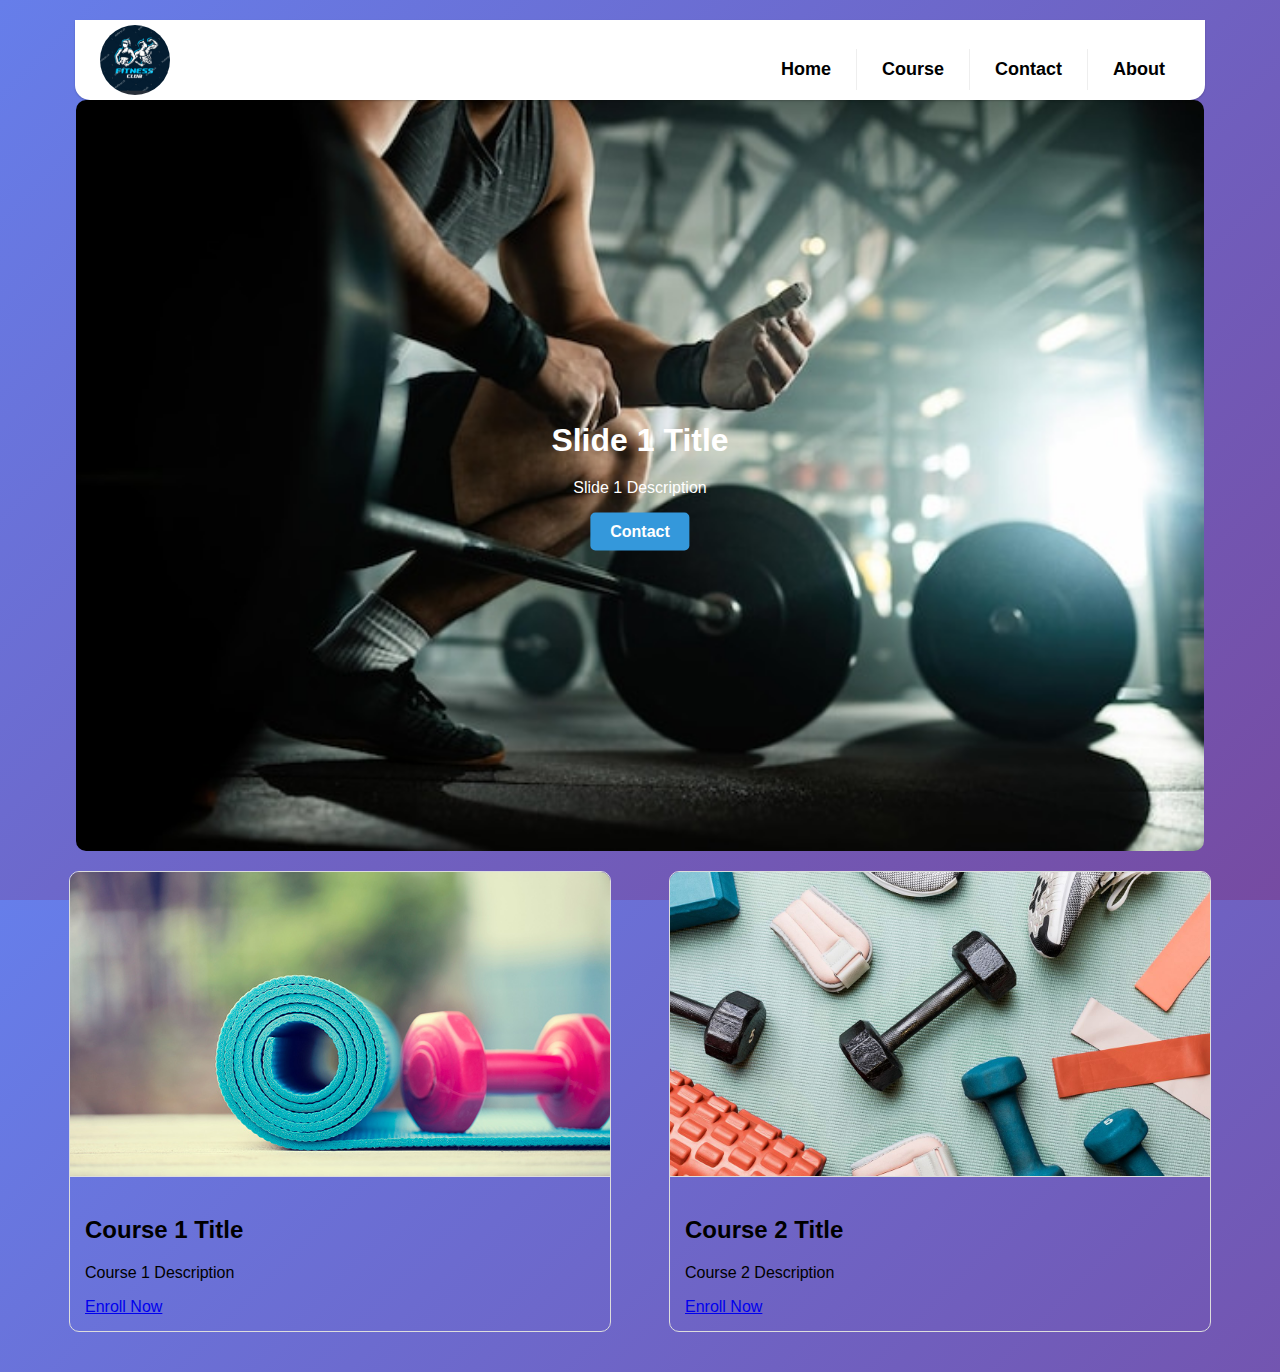
==== new project/HTML/about.html @ cbfd0d9d "add" ====
<!DOCTYPE html>
<html lang="en">
<head>
    <meta charset="UTF-8">
    <meta name="viewport" content="width=device-width, initial-scale=1.0">
    <title>Fitness </title>
    <link rel="stylesheet" href="../CSS/index.css">

</head>
<body>
    <div class="container">
        <header>
            <div class="nav-wrapper">
                <div class="logo-container">
                    <img class="logo" src="../images/logo.jpg" alt="Logo">
                </div>
                <nav>
                    <input class="hidden" type="checkbox" id="menuToggle">
                    <label class="menu-btn" for="menuToggle">
                        <div class="menu"></div>
                        <div class="menu"></div>
                        <div class="menu"></div>
                    </label>
                    <div class="nav-container">
                        <ul class="nav-tabs">
                            <li class="nav-tab"><a href="./index.html">Home</a></li>
                            <li class="nav-tab"><a href="./course.html">Course</a></li>
                            <li class="nav-tab"><a href="./contact.html">Contact</a></li>
                            <li class="nav-tab"><a href="./about.html">About</a></li>
                        </ul>
                    </div>
                    
                </nav>
               
            </div>
            <div class="slideshow">
                <div class="slides">
                   
                    <div class="slide">
                        <img src="../images/img4.jpg" alt="Slide 1">
                        <div class="overlay">
                            <h1>Slide 1 Title</h1>
                            <p>Slide 1 Description</p>
                            <a href="#" class="button">Contact</a>
                        </div>
                    </div>
                   
                </div>
            </div>
        </header>

        <div class="courses">
            
            <div class="course">
                <img src="../images/img1.jpg" alt="Course 1">
                <div class="course-content">
                    <h2>Course 1 Title</h2>
                    <p>Course 1 Description</p>
                    <a href="#" class="button">Enroll Now</a>
                </div>
            </div>
    
            <!-- Course 2 -->
            <div class="course">
                <img src="../images/img2.jpg" alt="Course 2">
                <div class="course-content">
                    <h2>Course 2 Title</h2>
                    <p>Course 2 Description</p>
                    <a href="#" class="button">Enroll Now</a>
                </div>
            </div>
        </div>
    </div>

</body>
</html>
---- new project/CSS/index.css ----
.container {
    max-width: 1200px; /* Adjust the maximum width as needed */
    margin: 0 auto;    /* Center the container horizontally */
    padding: 20px;     /* Add padding inside the container */
}


html,
body {
	margin: 0;
	height: 100vh;
	width: 100vw;
}

body {
	font-family: "Roboto", sans-serif;
	background-image: linear-gradient(135deg, #667eea 0%, #764ba2 100%);
}

h1 {
	margin: 20px 0;
	color: #fff;
}

.center {
	text-align: center;
}

.nav-wrapper {
	display: flex;
	position: relative;
	flex-direction: row;
	flex-wrap: nowrap;
	align-items: center;
	justify-content: space-between;
	margin: auto;
	width: 90%;
	height: 80px;
	border-radius: 0 0 15px 15px;
	padding: 0 25px;
	z-index: 2;
	background: #fff;
	box-shadow: 0 1px 2px rgba(0, 0, 0, 0.2);
}
.logo-container {
    display: flex;
    justify-content: center;
    align-items: center;
}

.logo {
    height: 70px;
    width: 70px;  /* Set the width to match the height for a perfect circle */
    border-radius: 50%;  /* Make the logo circular by setting border-radius to 50% */
    overflow: hidden;    /* Ensure that the content is clipped to the border-radius */
}


.nav-tabs {
	display: flex;
	font-weight: 600;
	font-size: 18px;
	list-style: none;
  
    margin: 0;
    padding: 0;
}

.nav-tab:not(:last-child) {
	padding: 10px 25px;
	margin: 0;
	border-right: 1px solid #eee;
}

.nav-tab:last-child {
	padding: 10px 0 0 25px;
}

.nav-tab,
.menu-btn {
	cursor: pointer;
    margin-right: 15px;
    text-decoration: none;
}


.nav-tab a {
    text-decoration: none;  /* Remove underline from links */
    color: inherit;         /* Inherit color from the parent */
}


.hidden {
	display: none;
}

@media screen and (max-width: 800px) {
	.nav-container {
		position: fixed;
		display: none;
		overflow-y: auto;
		z-index: -1;
		top: 0;
		right: 0;
		width: 280px;
		height: 100%;
		background: #fff;
		box-shadow: -1px 0 2px rgba(0, 0, 0, 0.2);
	}

	.nav-tabs {
		flex-direction: column;
		align-items: flex-end;
		margin-top: 80px;
		width: 100%;
	}

	.nav-tab:not(:last-child) {
		padding: 20px 25px;
		margin: 0;
		border-right: unset;
		border-bottom: 1px solid #f5f5f5;
	}

	.nav-tab:last-child {
		padding: 15px 25px;
	}

	.menu-btn {
		position: relative;
		display: block;
		margin: 0;
		width: 20px;
		height: 15px;
		cursor: pointer;
		z-index: 2;
		padding: 10px;
		border-radius: 10px;
	}

	.menu-btn .menu {
		display: block;
		width: 100%;
		height: 2px;
		border-radius: 2px;
		background: #111;
	}

	.menu-btn .menu:nth-child(2) {
		margin-top: 4px;
		opacity: 1;
	}

	.menu-btn .menu:nth-child(3) {
		margin-top: 4px;
	}

	#menuToggle:checked + .menu-btn .menu {
		transition: transform 0.2s ease;
	}

	#menuToggle:checked + .menu-btn .menu:nth-child(1) {
		transform: translate3d(0, 6px, 0) rotate(45deg);
	}

	#menuToggle:checked + .menu-btn .menu:nth-child(2) {
		transform: rotate(-45deg) translate3d(-5.71429px, -6px, 0);
		opacity: 0;
	}

	#menuToggle:checked + .menu-btn .menu:nth-child(3) {
		transform: translate3d(0, -6px, 0) rotate(-45deg);
	}

	#menuToggle:checked ~ .nav-container {
		z-index: 1;
		display: flex;
		animation: menu-slide-left 0.3s ease;
	}
	@keyframes menu-slide-left {
		0% {
			transform: translateX(200px);
		}
		to {
			transform: translateX(0);
		}
	}
}

/* slid show */
.slideshow {
    position: relative;
    width: 100%;
    max-width: 100%;
    overflow: hidden;
    
    
}

.slides {
    display: flex;
    transition: transform 0.5s ease-in-out;
}

.slide {
    min-width: 100%;
    position: relative;
    display: flex;
    justify-content: center;
    align-items: center;

}

.slide img {
    width: 94%;
    height: auto;
    border-radius: 10px; 
}

.overlay {
    position: absolute;
    top: 50%;
    left: 50%;
    transform: translate(-50%, -50%);
    text-align: center;
    color: #fff; /* Text color */
}

.overlay h1 {
    margin-bottom: 20px;
    font-size: 2em;
}

.overlay a {
    display: inline-block;
    padding: 10px 20px;
    background-color: #3498db; /* Button background color */
    color: #fff; /* Button text color */
    text-decoration: none;
    font-weight: bold;
    border-radius: 5px;
}

/* end slid show */

/* courses*/



.courses {
    display: flex;
    justify-content: space-around;
    margin-top: 20px;
}

.course {
    width: 45%;
    border: 1px solid #ddd;
    border-radius: 10px;
    overflow: hidden;
    margin-bottom: 20px;
}

.course img {
    width: 100%;
    height: auto;
    border-bottom: 1px solid #ddd;
}

.course-content {
    padding: 15px;
}
/* end courses */
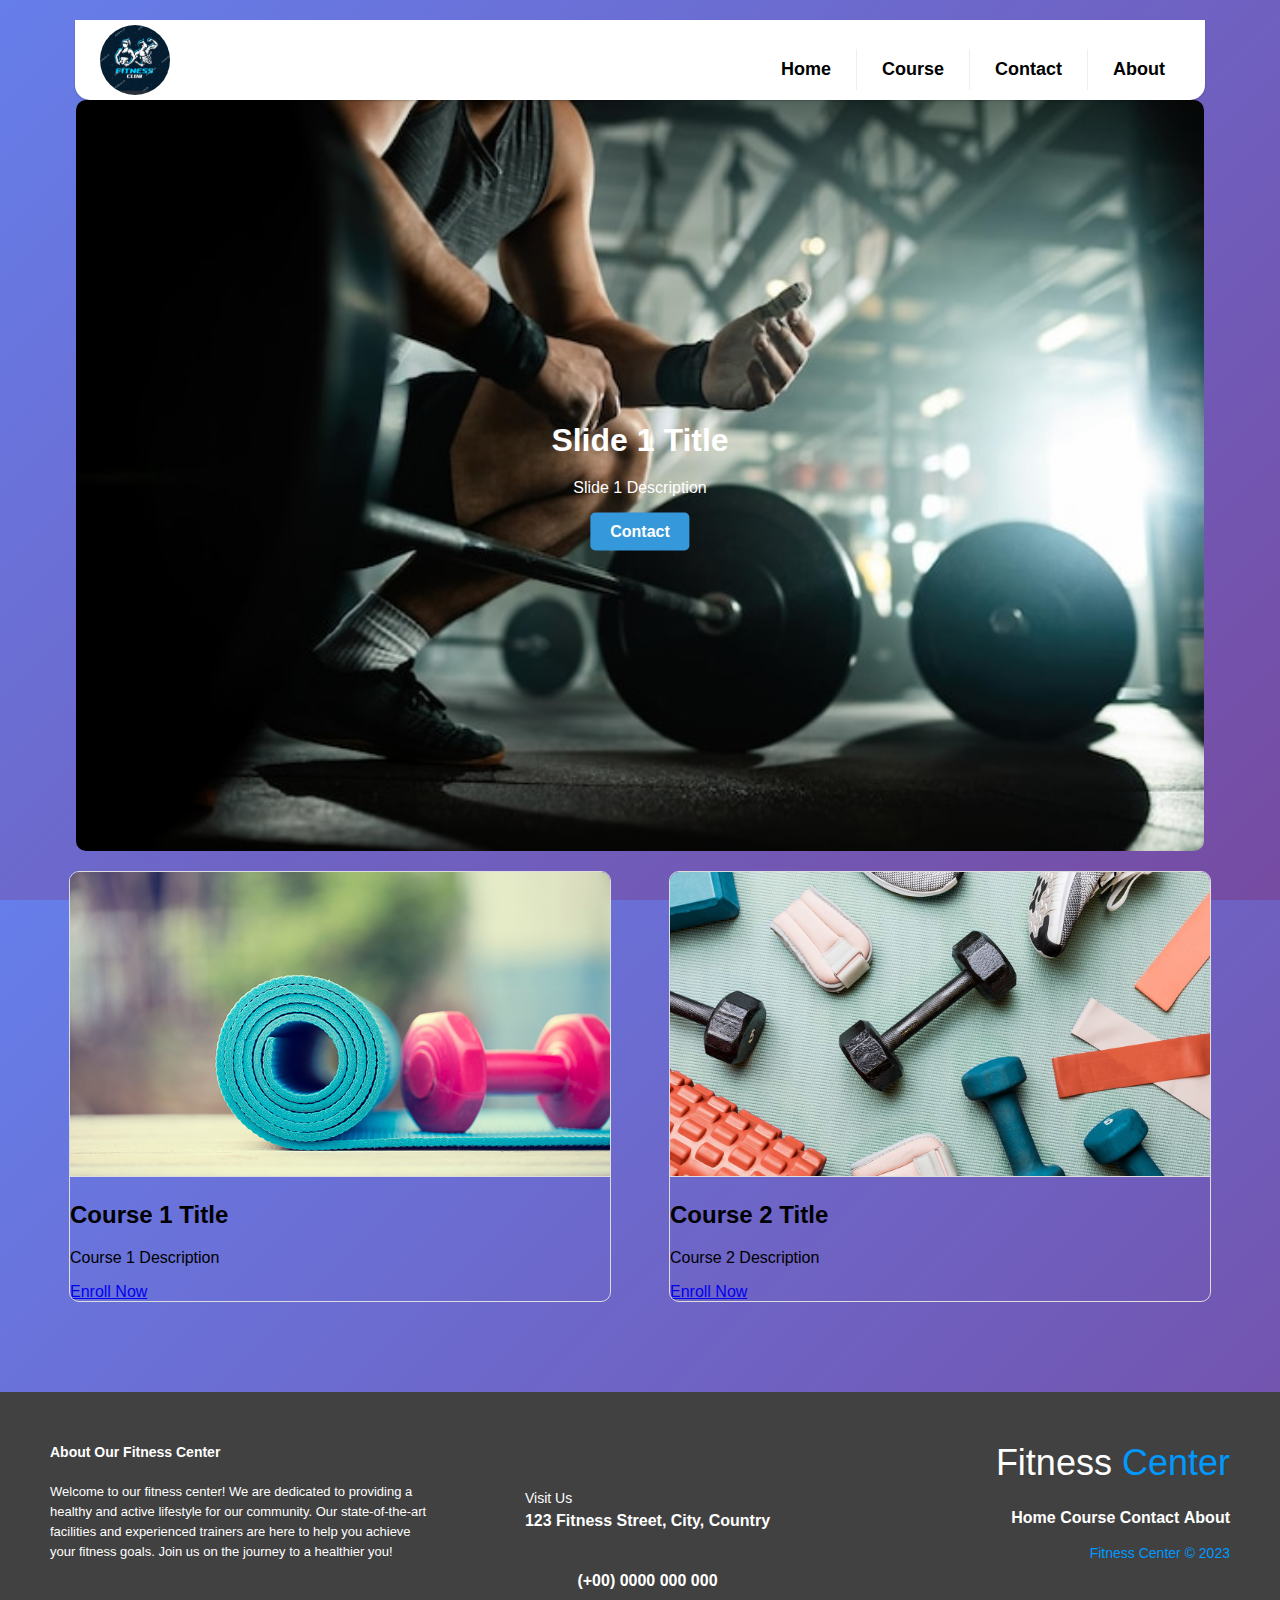
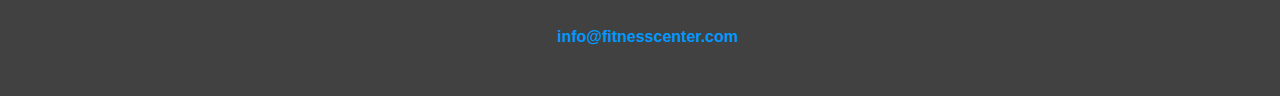
==== commit 8cb1690f: "add" ====
--- a/new project/HTML/about.html
+++ b/new project/HTML/about.html
@@ -5,6 +5,7 @@
     <meta name="viewport" content="width=device-width, initial-scale=1.0">
     <title>Fitness </title>
     <link rel="stylesheet" href="../CSS/index.css">
+    <link rel="stylesheet" href="../CSS/about.css">
 
 </head>
 <body>
@@ -72,5 +73,52 @@
         </div>
     </div>
 
+
+
+
+
+
+
+
+    
+    <footer class="footer">
+        <div class="footer-left col-md-4 col-sm-6">
+            <p class="about">
+                <span>About Our Fitness Center</span> Welcome to our fitness center! We are dedicated to providing a healthy and active lifestyle for our community. Our state-of-the-art facilities and experienced trainers are here to help you achieve your fitness goals. Join us on the journey to a healthier you!
+            </p>
+            <!-- <div class="icons">
+                <a href="#"><i class="fa fa-facebook"></i></a>
+                <a href="#"><i class="fa fa-twitter"></i></a>
+                <a href="#"><i class="fa fa-linkedin"></i></a>
+                <a href="#"><i class="fa fa-google-plus"></i></a>
+                <a href="#"><i class="fa fa-instagram"></i></a>
+            </div> -->
+        </div>
+        <div class="footer-center col-md-4 col-sm-6">
+            <div>
+                <i class="fa fa-map-marker"></i>
+                <p><span>Visit Us</span> 123 Fitness Street, City, Country</p>
+            </div>
+            <div>
+                <i class="fa fa-phone"></i>
+                <p> (+00) 0000 000 000</p>
+            </div>
+            <div>
+                <i class="fa fa-envelope"></i>
+                <p><a href="#"> info@fitnesscenter.com</a></p>
+            </div>
+        </div>
+        <div class="footer-right col-md-4 col-sm-6">
+            <h2> Fitness<span> Center</span></h2>
+            <p class="menu">
+               
+                <a href="./index.html">Home</a>
+                <a href="./course.html">Course</a>
+                <a href="./contact.html">Contact</a>
+                <a href="./about.html">About</a>
+            </p>
+            <p class="name"> Fitness Center &copy; 2023</p>
+        </div>
+    </footer>
 </body>
 </html>--- a/new project/CSS/index.css
+++ b/new project/CSS/index.css
@@ -1,15 +1,14 @@
 .container {
-    max-width: 1200px; /* Adjust the maximum width as needed */
-    margin: 0 auto;    /* Center the container horizontally */
-    padding: 20px;     /* Add padding inside the container */
-}
-
-
-html,
+    max-width: 1200px; 
+    margin: 0 auto;   
+    padding: 20px;   
+}
+
+
 body {
 	margin: 0;
 	height: 100vh;
-	width: 100vw;
+	/* width: 100vw; */
 }
 
 body {
@@ -246,7 +245,6 @@
 /* courses*/
 
 
-
 .courses {
     display: flex;
     justify-content: space-around;
@@ -254,6 +252,7 @@
 }
 
 .course {
+    position: relative;
     width: 45%;
     border: 1px solid #ddd;
     border-radius: 10px;
@@ -267,7 +266,204 @@
     border-bottom: 1px solid #ddd;
 }
 
-.course-content {
-    padding: 15px;
-}
-/* end courses */+.image-overlay {
+    position: absolute;
+    top: 0;
+    left: 0;
+    width: 100%;
+    height: 100%;
+    display: flex;
+    flex-direction: column;
+    justify-content: center;
+    align-items: center;
+    text-align: center;
+    color: #fff; /* Overlay text color */
+    background: rgba(0, 0, 0, 0.5); /* Adjust the overlay color and opacity */
+    opacity: 0;
+    transition: opacity 0.3s ease; /* Add a transition effect for smooth visibility */
+}
+
+.course:hover .image-overlay {
+    opacity: 1;
+}
+
+.image-overlay h2,
+.image-overlay p,
+.image-overlay a {
+    margin: 0;
+}
+
+.image-overlay a.button {
+    display: inline-block;
+    padding: 10px 20px;
+    background-color: #0099ff;
+    color: #fff;
+    text-decoration: none;
+    border-radius: 5px;
+}
+
+/* end courses */
+
+
+
+/* footer */
+.footer {
+    display: flex; /* Add Flexbox */
+    background-color: #414141;
+    text-align: left;
+    font-family: sans-serif;
+    font-weight: bold;
+    font-size: 16px;
+    padding: 50px;
+    margin-top: 50px;
+}
+
+.footer .footer-left,
+.footer .footer-center,
+.footer .footer-right {
+    flex: 1; /* Equal width for the three sections */
+}
+
+/* footer left*/
+.footer .footer-left {
+    padding-right: 15px;
+}
+
+.footer .about {
+    line-height: 20px;
+    color: #ffffff;
+    font-size: 13px;
+    font-weight: normal;
+    margin: 0;
+}
+
+.footer .about span {
+    display: block;
+    color: #ffffff;
+    font-size: 14px;
+    font-weight: bold;
+    margin-bottom: 20px;
+}
+
+.footer .icons {
+    margin-top: 25px;
+}
+
+.footer .icons a {
+    display: inline-block;
+    width: 35px;
+    height: 35px;
+    cursor: pointer;
+    background-color: #33383b;
+    border-radius: 2px;
+    font-size: 20px;
+    color: #ffffff;
+    text-align: center;
+    line-height: 35px;
+    margin-right: 3px;
+    margin-bottom: 5px;
+}
+
+/* footer center*/
+.footer .footer-center {
+    display: flex;
+    flex-direction: column;
+    align-items: center;
+}
+
+.footer .footer-center i {
+    background-color: #33383b;
+    color: #ffffff;
+    font-size: 25px;
+    width: 38px;
+    height: 38px;
+    border-radius: 50%;
+    text-align: center;
+    line-height: 42px;
+    margin: 10px 15px;
+    vertical-align: middle;
+}
+
+.footer .footer-center i.fa-envelope {
+    font-size: 17px;
+    line-height: 38px;
+}
+
+.footer .footer-center p {
+    color: #ffffff;
+    margin: 0;
+}
+
+.footer .footer-center p span {
+    display: block;
+    font-weight: normal;
+    font-size: 14px;
+    line-height: 2;
+}
+
+.footer .footer-center p a {
+    color: #0099ff;
+    text-decoration: none;
+}
+
+/* footer right*/
+.footer .footer-right {
+    display: flex;
+    flex-direction: column;
+    align-items: flex-end;
+}
+
+.footer h2 {
+    color: #ffffff;
+    font-size: 36px;
+    font-weight: normal;
+    margin: 0;
+}
+
+.footer h2 span {
+    color: #0099ff;
+}
+
+.footer .menu {
+    color: #ffffff;
+    margin: 20px 0 12px;
+    padding: 0;
+}
+
+.footer .menu a {
+    display: inline-block;
+    line-height: 1.8;
+    text-decoration: none;
+    color: inherit;
+}
+
+.footer .menu a:hover {
+    color: #0099ff;
+}
+
+.footer .name {
+    color: #0099ff;
+    font-size: 14px;
+    font-weight: normal;
+    margin: 0;
+}
+
+@media (max-width: 767px) {
+    .footer {
+        flex-direction: column;
+        font-size: 14px;
+    }
+
+    .footer .footer-left,
+    .footer .footer-center,
+    .footer .footer-right {
+        width: 100%;
+        margin-bottom: 40px;
+        text-align: center;
+        align-items: center;
+    }
+
+    .footer .footer-center i {
+        margin-left: 0;
+    }
+}
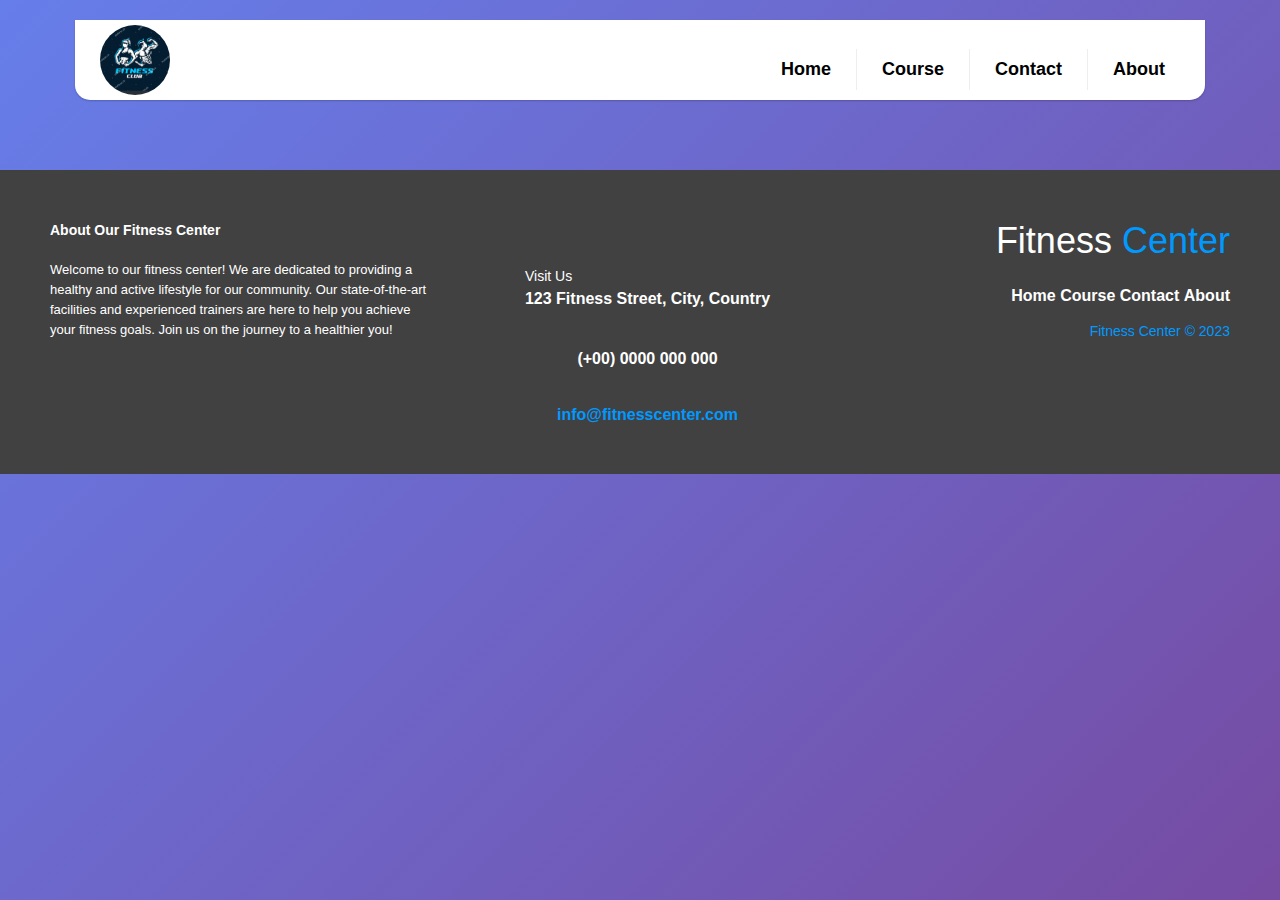
==== commit a8d08868: "add" ====
--- a/new project/HTML/about.html
+++ b/new project/HTML/about.html
@@ -34,43 +34,10 @@
                 </nav>
                
             </div>
-            <div class="slideshow">
-                <div class="slides">
-                   
-                    <div class="slide">
-                        <img src="../images/img4.jpg" alt="Slide 1">
-                        <div class="overlay">
-                            <h1>Slide 1 Title</h1>
-                            <p>Slide 1 Description</p>
-                            <a href="#" class="button">Contact</a>
-                        </div>
-                    </div>
-                   
-                </div>
-            </div>
+           
         </header>
 
-        <div class="courses">
-            
-            <div class="course">
-                <img src="../images/img1.jpg" alt="Course 1">
-                <div class="course-content">
-                    <h2>Course 1 Title</h2>
-                    <p>Course 1 Description</p>
-                    <a href="#" class="button">Enroll Now</a>
-                </div>
-            </div>
-    
-            <!-- Course 2 -->
-            <div class="course">
-                <img src="../images/img2.jpg" alt="Course 2">
-                <div class="course-content">
-                    <h2>Course 2 Title</h2>
-                    <p>Course 2 Description</p>
-                    <a href="#" class="button">Enroll Now</a>
-                </div>
-            </div>
-        </div>
+       
     </div>
 
 
@@ -86,13 +53,7 @@
             <p class="about">
                 <span>About Our Fitness Center</span> Welcome to our fitness center! We are dedicated to providing a healthy and active lifestyle for our community. Our state-of-the-art facilities and experienced trainers are here to help you achieve your fitness goals. Join us on the journey to a healthier you!
             </p>
-            <!-- <div class="icons">
-                <a href="#"><i class="fa fa-facebook"></i></a>
-                <a href="#"><i class="fa fa-twitter"></i></a>
-                <a href="#"><i class="fa fa-linkedin"></i></a>
-                <a href="#"><i class="fa fa-google-plus"></i></a>
-                <a href="#"><i class="fa fa-instagram"></i></a>
-            </div> -->
+           
         </div>
         <div class="footer-center col-md-4 col-sm-6">
             <div>
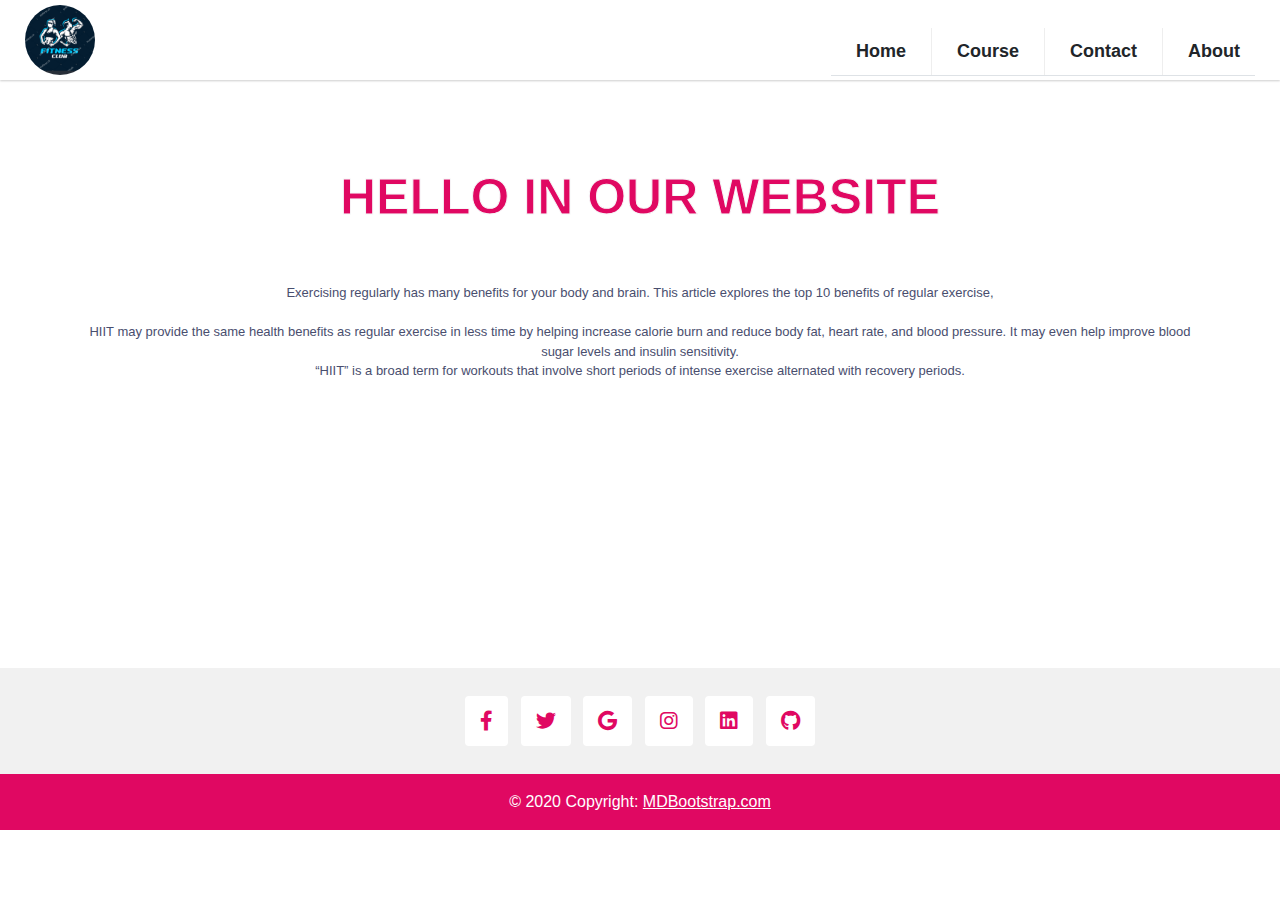
==== commit 871d2340: "adding" ====
--- a/new project/HTML/about.html
+++ b/new project/HTML/about.html
@@ -3,83 +3,128 @@
 <head>
     <meta charset="UTF-8">
     <meta name="viewport" content="width=device-width, initial-scale=1.0">
-    <title>Fitness </title>
+    <title>Fitness </title>   
+    <link rel="stylesheet" href="../filesLocal/bootstrap-5.3.2-dist/css/bootstrap.min.css">
+    <link rel="stylesheet" href="../filesLocal/fontawesome-free-6.4.2-web/css/all.css">
+    <link href="https://cdn.jsdelivr.net/npm/bootstrap@5.3.2/dist/css/bootstrap.min.css" rel="stylesheet" integrity="sha384-T3c6CoIi6uLrA9TneNEoa7RxnatzjcDSCmG1MXxSR1GAsXEV/Dwwykc2MPK8M2HN" crossorigin="anonymous"> 
     <link rel="stylesheet" href="../CSS/index.css">
+    <link rel="stylesheet" href="../CSS/main.css">
     <link rel="stylesheet" href="../CSS/about.css">
-
 </head>
 <body>
-    <div class="container">
-        <header>
-            <div class="nav-wrapper">
-                <div class="logo-container">
-                    <img class="logo" src="../images/logo.jpg" alt="Logo">
-                </div>
-                <nav>
-                    <input class="hidden" type="checkbox" id="menuToggle">
-                    <label class="menu-btn" for="menuToggle">
-                        <div class="menu"></div>
-                        <div class="menu"></div>
-                        <div class="menu"></div>
-                    </label>
-                    <div class="nav-container">
-                        <ul class="nav-tabs">
-                            <li class="nav-tab"><a href="./index.html">Home</a></li>
-                            <li class="nav-tab"><a href="./course.html">Course</a></li>
-                            <li class="nav-tab"><a href="./contact.html">Contact</a></li>
-                            <li class="nav-tab"><a href="./about.html">About</a></li>
-                        </ul>
-                    </div>
-                    
-                </nav>
-               
+    <section class="navbarContent">
+        <div class="fitness_navbar">
+        <div class="nav-wrapper">
+            <div class="logo-container">
+                <img class="logo" src="../images/logo.jpg" alt="Logo">
             </div>
-           
-        </header>
-
-       
+            <nav>
+                <input class="hidden" type="checkbox" id="menuToggle">
+                <label class="menu-btn" for="menuToggle">
+                    <div class="menu"></div>
+                    <div class="menu"></div>
+                    <div class="menu"></div>
+                </label>
+                <div class="nav-container">
+                    <ul class="nav-tabs">
+                        <li class="nav-tab"><a href="./index.html">Home</a></li>
+                        <li class="nav-tab"><a href="./course.html">Course</a></li>
+                        <li class="nav-tab"><a href="./contact.html">Contact</a></li>
+                        <li class="nav-tab"><a href="./about.html">About</a></li>
+                    </ul>
+                </div> 
+            </nav>
+        </div>
     </div>
+    </section>
+    <section class="mt-5 fitness_about_section">
+        <div class="container">
+            <div class="row">
+                <p class="col-12 text-center section-title2">Hello In Our Website</p>
+                <p class="col-12 text-center" style="font-size: 13px;   color: #494e6e; font-weight: 400;">
+                    Exercising regularly has many benefits for your body and brain. This article explores the top 10 benefits of regular exercise,      
+                    <br>
+                    <br>
+                    HIIT may provide the same health benefits as regular exercise in less time by helping increase calorie burn and reduce body fat, heart rate, and blood pressure. It may even help improve blood sugar levels and insulin sensitivity.
+                    <br>
+                    “HIIT” is a broad term for workouts that involve short periods of intense exercise alternated with recovery periods.
+                </p>
+            </div>
+        </div>
+    </section>
+    
+    <footer class="text-center text-white" style="background-color: #f1f1f1;">
+        <!-- Grid container -->
+        <div class="container pt-4">
+          <!-- Section: Social media -->
+          <section class="mb-4">
+            <!-- Facebook -->
+            <a
+              class="btn btn-link btn-floating btn-lg fitness_link_color m-1"
+              href="#!"
+              role="button"
+              data-mdb-ripple-color="dark"
+              ><i class="fab fa-facebook-f"></i
+            ></a>
+      
+            <!-- Twitter -->
+            <a
+              class="btn btn-link btn-floating btn-lg fitness_link_color m-1"
+              href="#!"
+              role="button"
+              data-mdb-ripple-color="dark"
+              ><i class="fab fa-twitter"></i
+            ></a>
+      
+            <!-- Google -->
+            <a
+              class="btn btn-link btn-floating btn-lg fitness_link_color m-1"
+              href="#!"
+              role="button"
+              data-mdb-ripple-color="dark"
+              ><i class="fab fa-google"></i
+            ></a>
+      
+            <!-- Instagram -->
+            <a
+              class="btn btn-link btn-floating btn-lg fitness_link_color m-1"
+              href="#!"
+              role="button"
+              data-mdb-ripple-color="dark"
+              ><i class="fab fa-instagram"></i
+            ></a>
+      
+            <!-- Linkedin -->
+            <a
+              class="btn btn-link btn-floating btn-lg fitness_link_color m-1"
+              href="#!"
+              role="button"
+              data-mdb-ripple-color="dark"
+              ><i class="fab fa-linkedin"></i
+            ></a>
+            <!-- Github -->
+            <a
+              class="btn btn-link btn-floating btn-lg fitness_link_color m-1"
+              href="#!"
+              role="button"
+              data-mdb-ripple-color="dark"
+              ><i class="fab fa-github"></i
+            ></a>
+          </section>
+          <!-- Section: Social media -->
+        </div>
+        <!-- Grid container -->
+      
+        <!-- Copyright -->
+        <div class="text-center text-white p-3" style="background-color: rgb(224, 8, 98);">
+          © 2020 Copyright:
+          <a class="text-white" href="https://mdbootstrap.com/">MDBootstrap.com</a>
+        </div>
+        <!-- Copyright -->
+      </footer>
 
 
-
-
-
-
-
-
-    
-    <footer class="footer">
-        <div class="footer-left col-md-4 col-sm-6">
-            <p class="about">
-                <span>About Our Fitness Center</span> Welcome to our fitness center! We are dedicated to providing a healthy and active lifestyle for our community. Our state-of-the-art facilities and experienced trainers are here to help you achieve your fitness goals. Join us on the journey to a healthier you!
-            </p>
-           
-        </div>
-        <div class="footer-center col-md-4 col-sm-6">
-            <div>
-                <i class="fa fa-map-marker"></i>
-                <p><span>Visit Us</span> 123 Fitness Street, City, Country</p>
-            </div>
-            <div>
-                <i class="fa fa-phone"></i>
-                <p> (+00) 0000 000 000</p>
-            </div>
-            <div>
-                <i class="fa fa-envelope"></i>
-                <p><a href="#"> info@fitnesscenter.com</a></p>
-            </div>
-        </div>
-        <div class="footer-right col-md-4 col-sm-6">
-            <h2> Fitness<span> Center</span></h2>
-            <p class="menu">
-               
-                <a href="./index.html">Home</a>
-                <a href="./course.html">Course</a>
-                <a href="./contact.html">Contact</a>
-                <a href="./about.html">About</a>
-            </p>
-            <p class="name"> Fitness Center &copy; 2023</p>
-        </div>
-    </footer>
+<script src="https://code.jquery.com/jquery-3.6.0.min.js"></script>
+<script src="../filesLocal/bootstrap-5.3.2-dist/js/bootstrap.bundle.js"></script>
 </body>
 </html>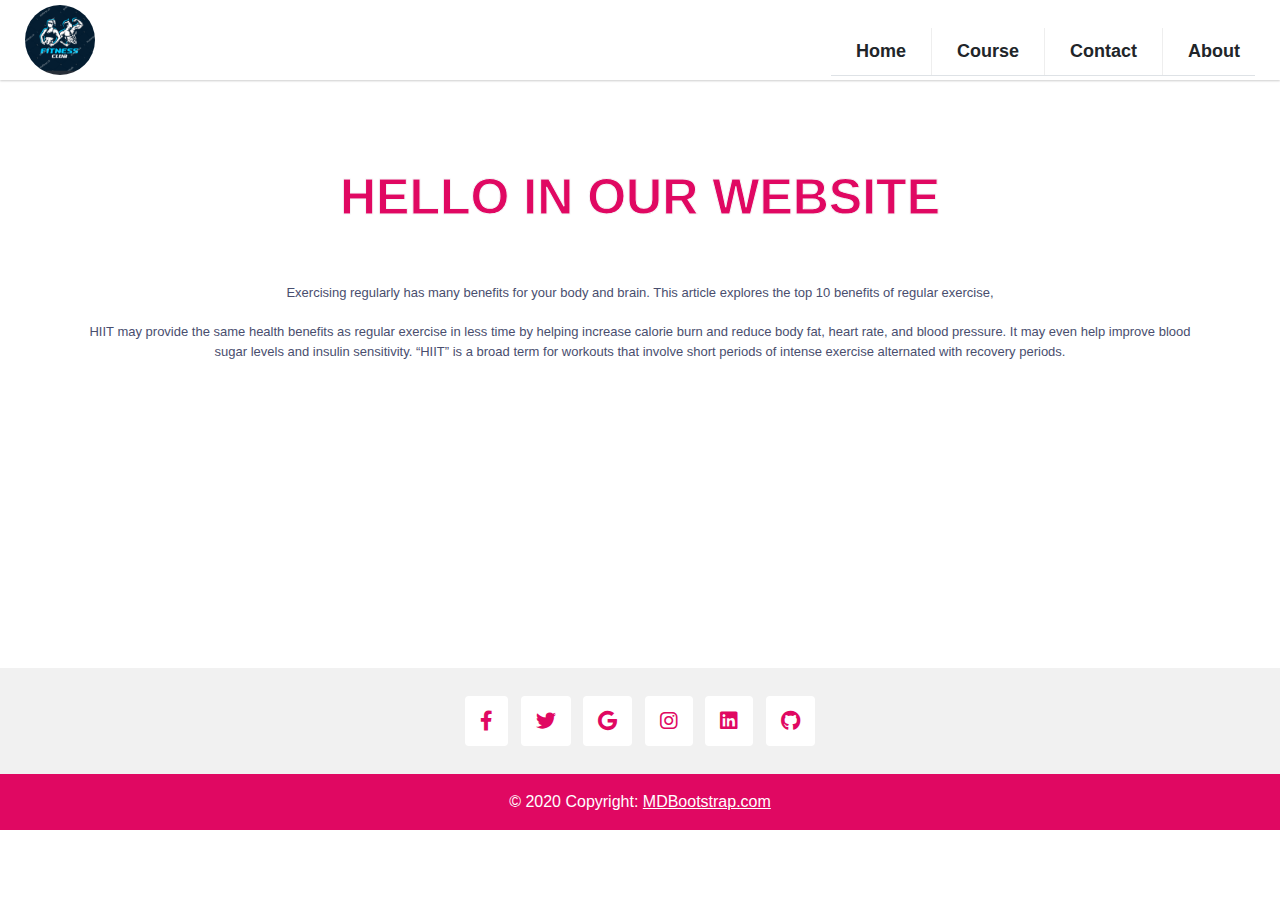
==== commit df5a241c: "adding" ====
--- a/new project/HTML/about.html
+++ b/new project/HTML/about.html
@@ -46,7 +46,6 @@
                     <br>
                     <br>
                     HIIT may provide the same health benefits as regular exercise in less time by helping increase calorie burn and reduce body fat, heart rate, and blood pressure. It may even help improve blood sugar levels and insulin sensitivity.
-                    <br>
                     “HIIT” is a broad term for workouts that involve short periods of intense exercise alternated with recovery periods.
                 </p>
             </div>
